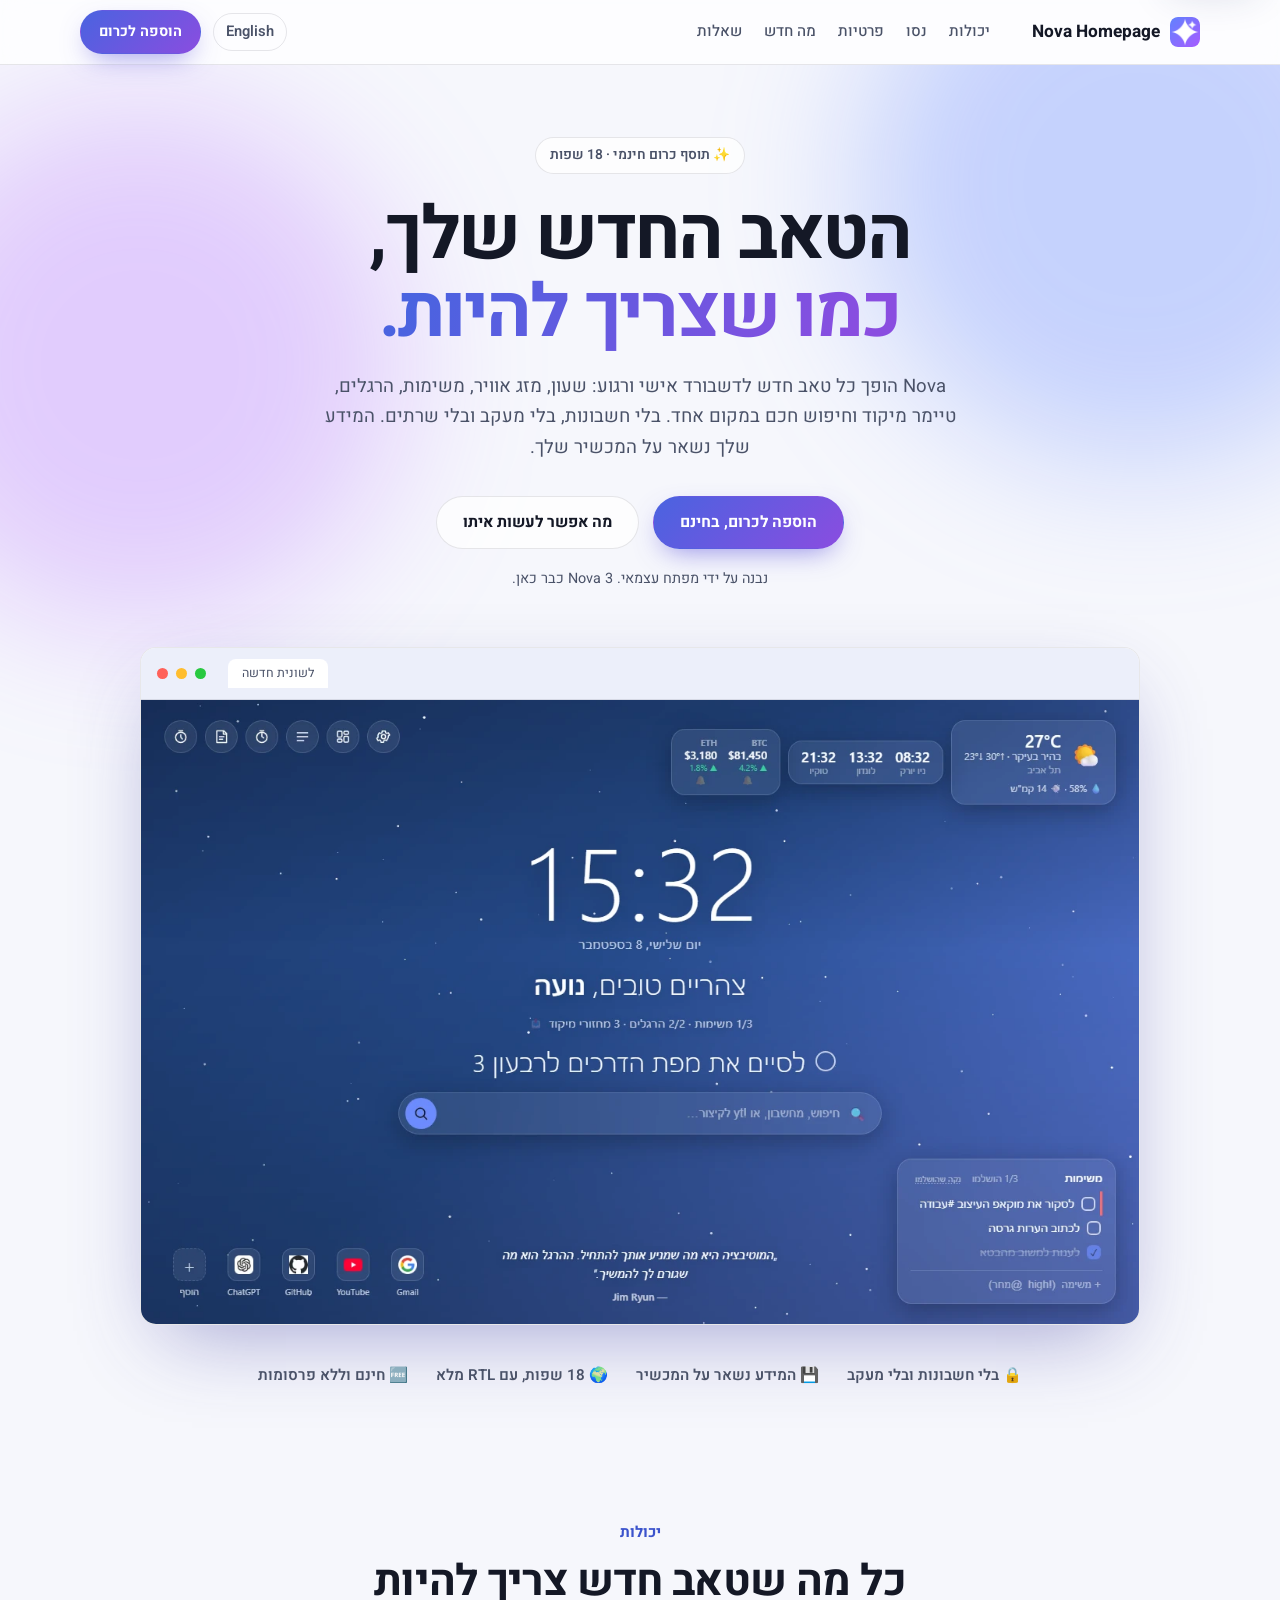
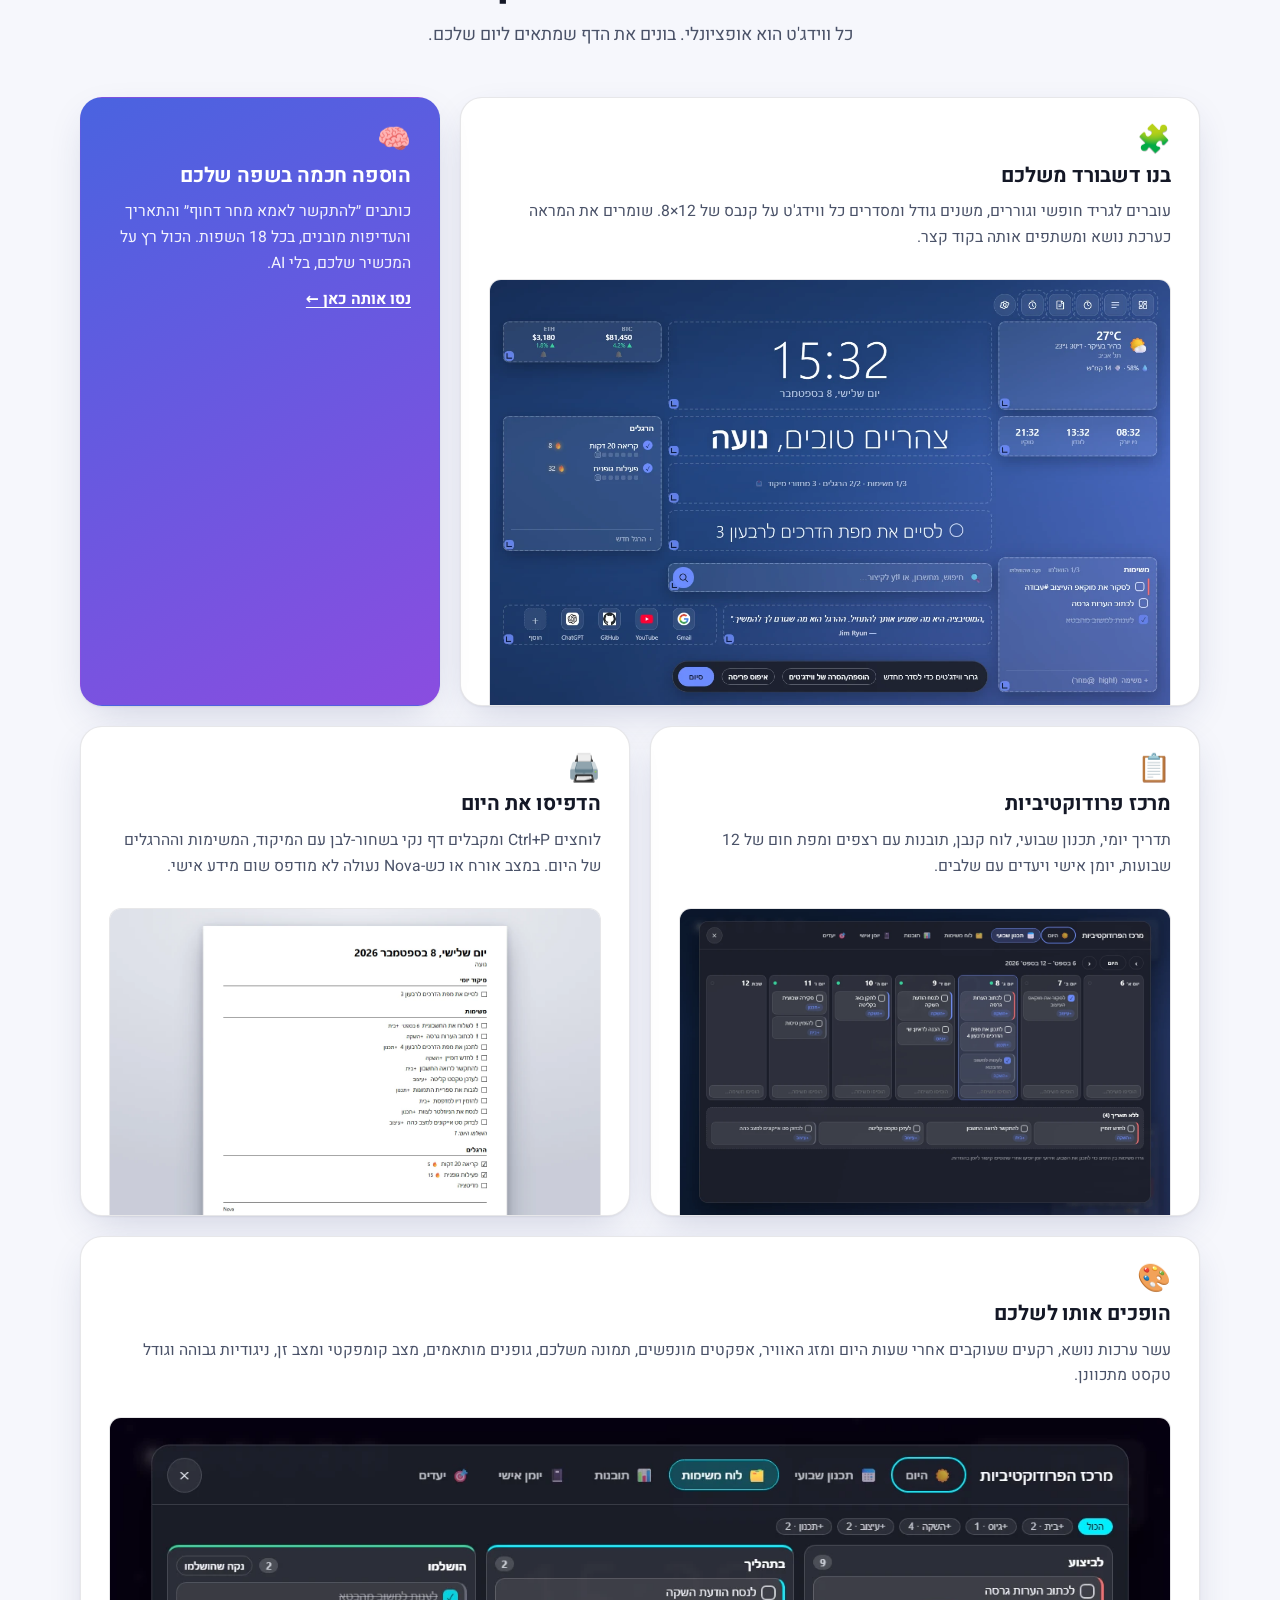
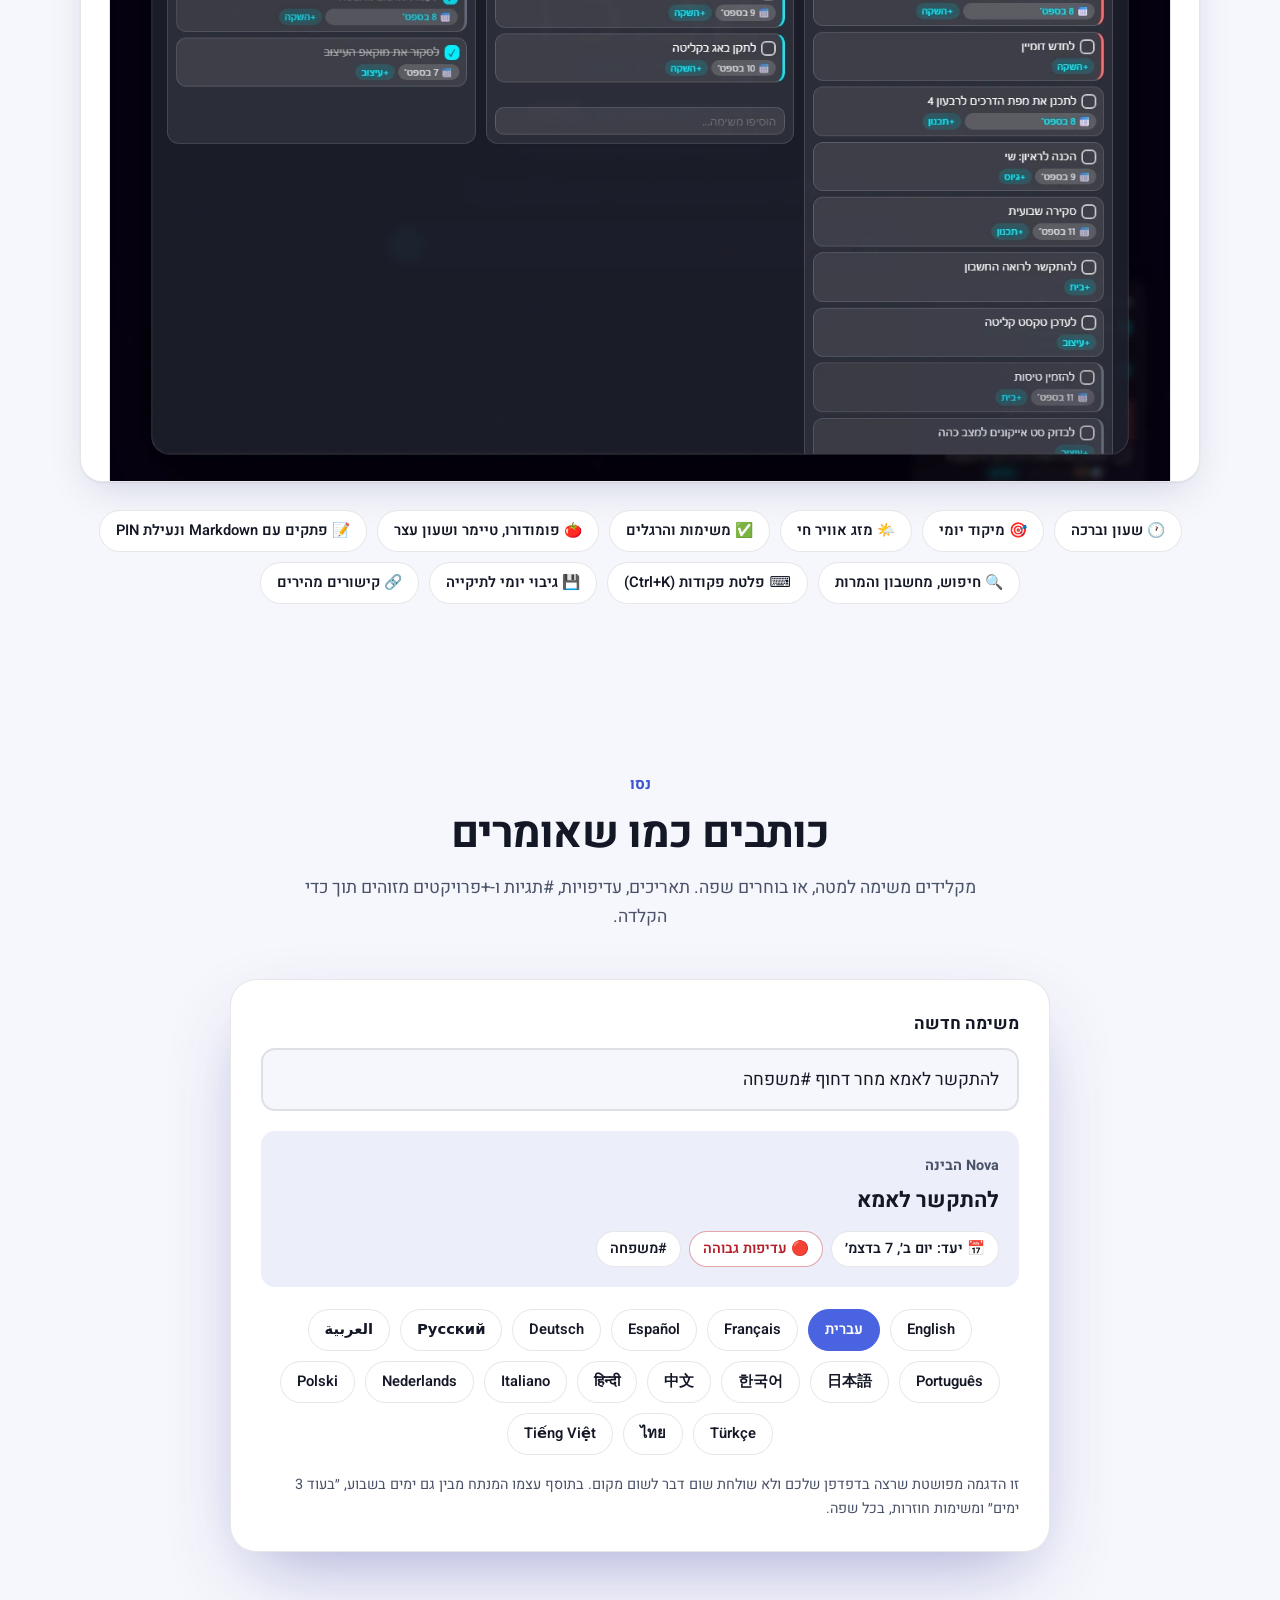
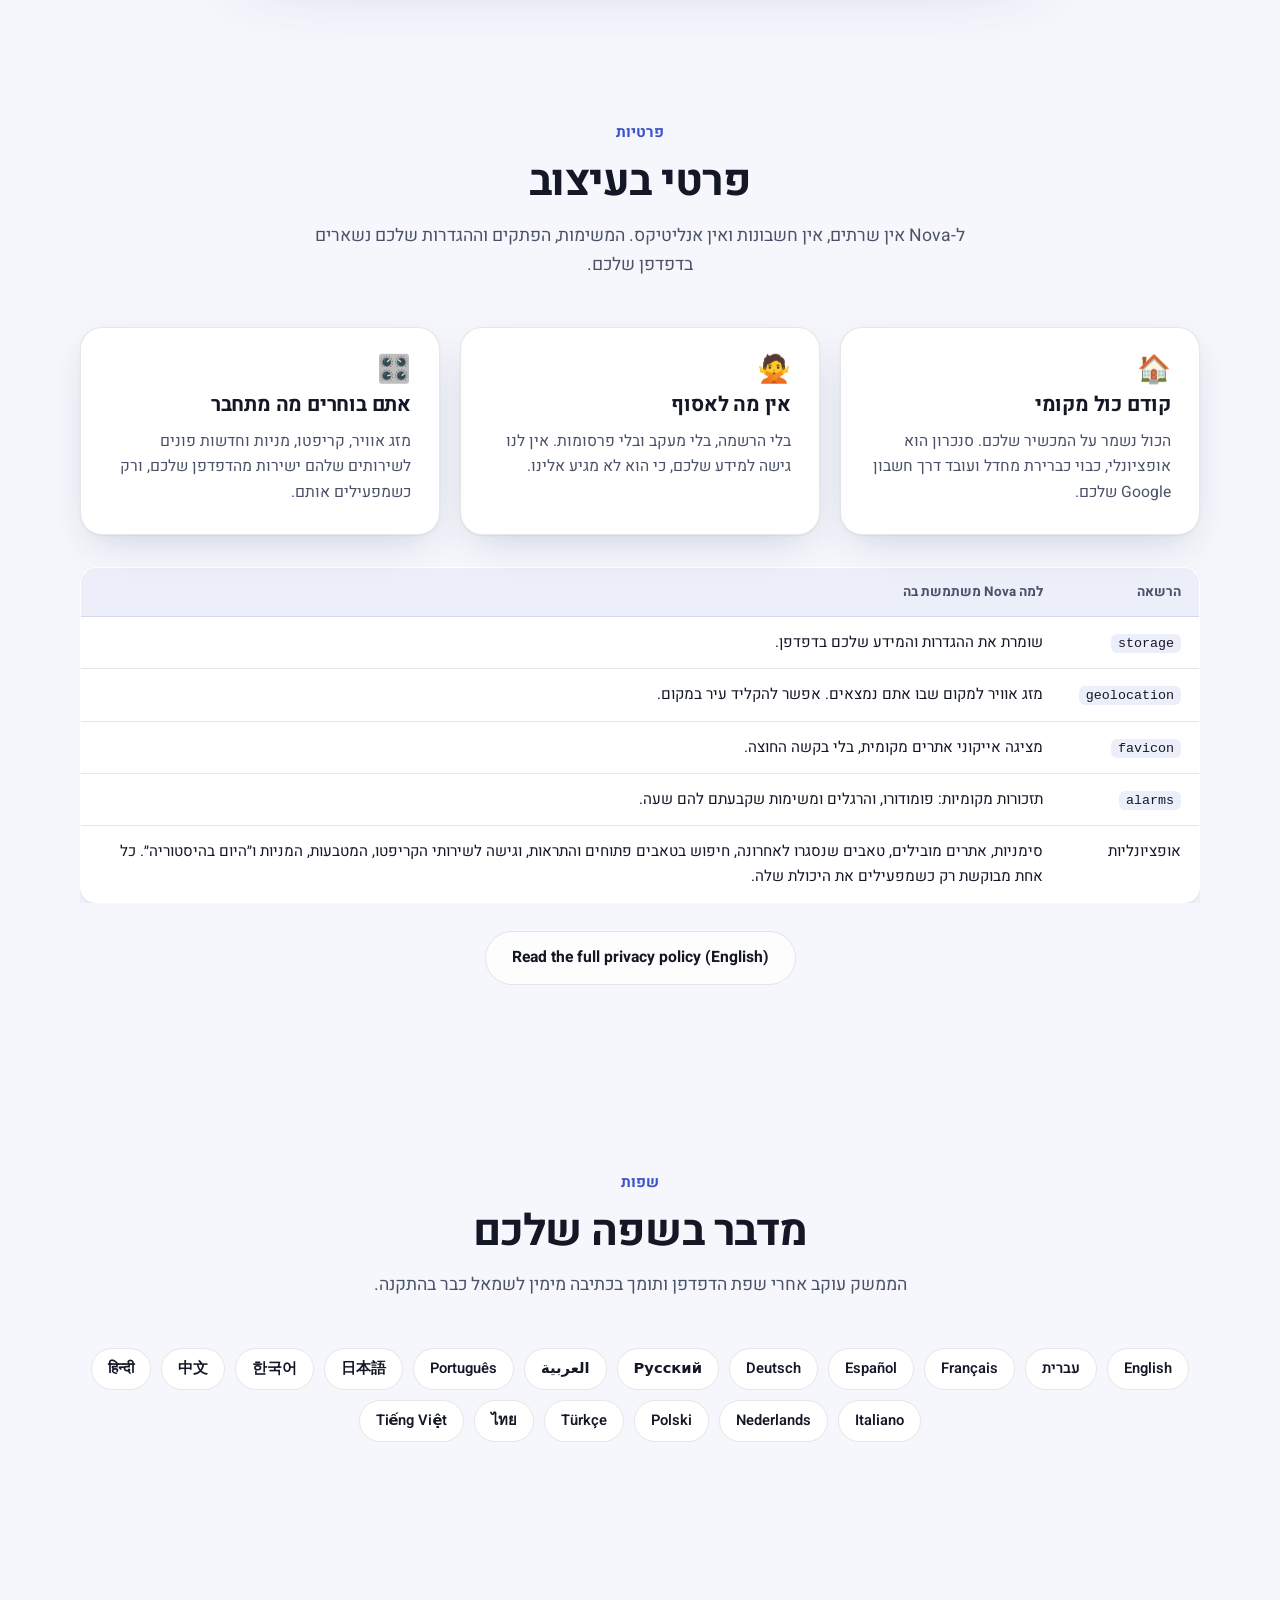
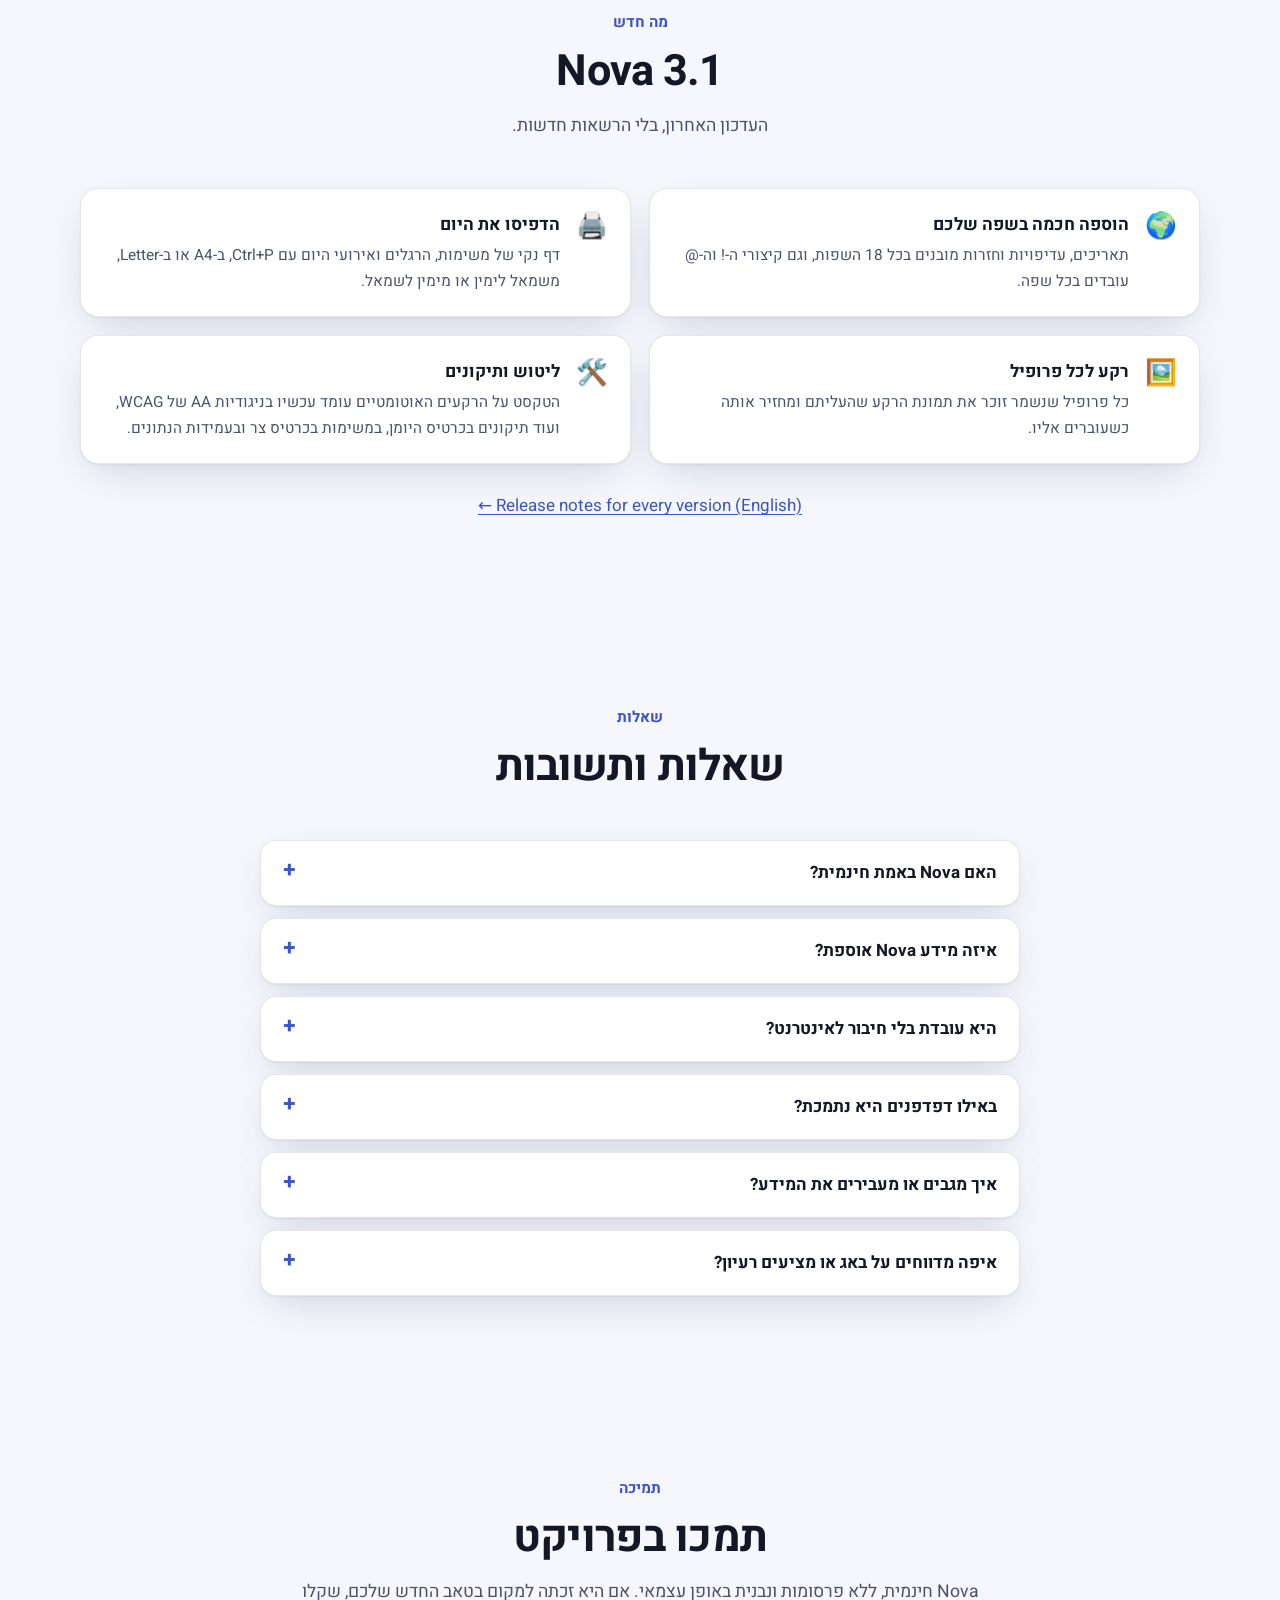
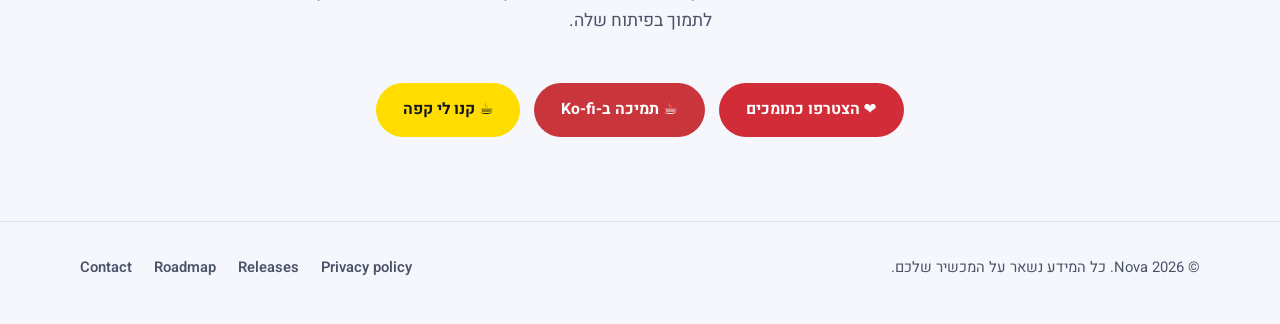
==== he/index.html @ b6d2610c "site: redesign (en + he), real screenshots, smart-add demo, privacy page re-skin, 3.1 docs - New lan" ====
<!DOCTYPE html>
<html lang="he" dir="rtl">
<head>
<meta charset="UTF-8" />
<meta name="viewport" content="width=device-width, initial-scale=1" />
<meta http-equiv="Content-Security-Policy" content="default-src 'none'; img-src 'self' data:; style-src 'self'; font-src 'self'; script-src 'self'; connect-src 'none'; base-uri 'none'; form-action 'none'" />
<title>Nova Homepage: דף בית יפהפה ופרטי לטאב החדש בכרום</title>
<meta name="description" content="Nova הופך כל טאב חדש לדשבורד אישי ורגוע: שעון, מזג אוויר, משימות, הרגלים, טיימר מיקוד וחיפוש חכם. בחינם, ב-18 שפות, בלי חשבונות, בלי מעקב ובלי שרתים." />
<link rel="canonical" href="https://drummingbird1.github.io/nova-privacy/he/" />
<link rel="alternate" hreflang="en" href="https://drummingbird1.github.io/nova-privacy/" />
<link rel="alternate" hreflang="he" href="https://drummingbird1.github.io/nova-privacy/he/" />
<link rel="alternate" hreflang="x-default" href="https://drummingbird1.github.io/nova-privacy/" />
<link rel="icon" type="image/svg+xml" href="../assets/favicon.svg" />
<link rel="apple-touch-icon" href="../assets/icon-128.png" />
<meta name="theme-color" content="#4a63e0" />
<meta property="og:type" content="website" />
<meta property="og:locale" content="he_IL" />
<meta property="og:site_name" content="Nova Homepage" />
<meta property="og:title" content="Nova Homepage: הטאב החדש שלך, כמו שצריך להיות" />
<meta property="og:description" content="דשבורד רגוע ופרטי לכל טאב חדש. חינם, 18 שפות, בלי חשבונות, בלי מעקב ובלי שרתים." />
<meta property="og:url" content="https://drummingbird1.github.io/nova-privacy/he/" />
<meta property="og:image" content="https://drummingbird1.github.io/nova-privacy/assets/og.png" />
<meta property="og:image:width" content="1200" />
<meta property="og:image:height" content="630" />
<meta name="twitter:card" content="summary_large_image" />
<link rel="stylesheet" href="../assets/site.css" />
<script type="application/ld+json">
{"@context":"https://schema.org","@type":"SoftwareApplication","name":"Nova Homepage","applicationCategory":"ProductivityApplication","operatingSystem":"Chrome","inLanguage":"he","description":"דשבורד פרטי לטאב החדש בכרום: שעון, מזג אוויר, משימות, הרגלים, טיימר מיקוד וחיפוש חכם. בלי חשבונות, בלי מעקב ובלי שרתים.","url":"https://drummingbird1.github.io/nova-privacy/he/","downloadUrl":"https://chromewebstore.google.com/detail/nova-%E2%80%94-my-homepage/imkkbleomhifdfgbnipinlbpmcemfbdp","offers":{"@type":"Offer","price":"0","priceCurrency":"USD"}}
</script>
</head>
<body>
<a class="skip" href="#main">דילוג לתוכן</a>

<header class="nav">
  <div class="wrap nav-in">
    <a class="brand" href="./"><img src="../assets/icon-128.png" alt="" width="30" height="30" />Nova Homepage</a>
    <nav class="nav-links" aria-label="אזורים באתר">
      <a href="#features">יכולות</a>
      <a href="#try">נסו</a>
      <a href="#privacy">פרטיות</a>
      <a href="#new">מה חדש</a>
      <a href="#faq">שאלות</a>
    </nav>
    <div class="nav-end">
      <a class="lang-switch" href="../" hreflang="en" lang="en">English</a>
      <a class="btn btn-primary btn-sm" href="https://chromewebstore.google.com/detail/nova-%E2%80%94-my-homepage/imkkbleomhifdfgbnipinlbpmcemfbdp" rel="noopener">הוספה לכרום</a>
    </div>
  </div>
</header>

<main id="main">
  <section class="hero">
    <div class="wrap">
      <span class="eyebrow">✨ תוסף כרום חינמי · 18 שפות</span>
      <h1>הטאב החדש שלך,<br /><span class="grad">כמו שצריך להיות.</span></h1>
      <p class="sub">Nova הופך כל טאב חדש לדשבורד אישי ורגוע: שעון, מזג אוויר, משימות, הרגלים, טיימר מיקוד וחיפוש חכם במקום אחד. בלי חשבונות, בלי מעקב ובלי שרתים. המידע שלך נשאר על המכשיר שלך.</p>
      <div class="cta-row">
        <a class="btn btn-primary" href="https://chromewebstore.google.com/detail/nova-%E2%80%94-my-homepage/imkkbleomhifdfgbnipinlbpmcemfbdp" rel="noopener">הוספה לכרום, בחינם</a>
        <a class="btn btn-ghost" href="#features">מה אפשר לעשות איתו</a>
      </div>
      <p class="fine">נבנה על ידי מפתח עצמאי. Nova 3 כבר כאן.</p>

      <figure class="frame" aria-label="הדשבורד של Nova בטאב חדש">
        <div class="frame-bar" aria-hidden="true"><i></i><i></i><i></i><span class="frame-tab">לשונית חדשה</span></div>
        <img src="../assets/shots/he/dashboard.webp" width="1280" height="800" alt="דשבורד Nova עם שעון גדול, ברכה, מיקוד היום, שורת חיפוש, מזג אוויר, שעוני עולם, רשימת משימות וקישורים מהירים על רקע כוכבים כחול" />
      </figure>

      <div class="trust">
        <span>🔒 בלי חשבונות ובלי מעקב</span>
        <span>💾 המידע נשאר על המכשיר</span>
        <span>🌍 18 שפות, עם RTL מלא</span>
        <span>🆓 חינם וללא פרסומות</span>
      </div>
    </div>
  </section>

  <section class="section" id="features">
    <div class="wrap">
      <div class="section-head">
        <span class="kicker">יכולות</span>
        <h2>כל מה שטאב חדש צריך להיות</h2>
        <p>כל ווידג'ט הוא אופציונלי. בונים את הדף שמתאים ליום שלכם.</p>
      </div>
      <div class="bento">
        <article class="tile t-wide t-img">
          <span class="ico" aria-hidden="true">🧩</span>
          <h3>בנו דשבורד משלכם</h3>
          <p>עוברים לגריד חופשי וגוררים, משנים גודל ומסדרים כל ווידג'ט על קנבס של 12×8. שומרים את המראה כערכת נושא ומשתפים אותה בקוד קצר.</p>
          <img src="../assets/shots/he/builder.webp" width="1280" height="800" loading="lazy" alt="Nova במצב עריכה: ווידג'טים עם מסגרת מקווקווה וידיות שינוי גודל, ושורה שכתוב בה ״גרור ווידג'טים כדי לסדר מחדש״" />
        </article>
        <article class="tile t-narrow t-accent">
          <span class="ico" aria-hidden="true">🧠</span>
          <h3>הוספה חכמה בשפה שלכם</h3>
          <p>כותבים ״להתקשר לאמא מחר דחוף״ והתאריך והעדיפות מובנים, בכל 18 השפות. הכול רץ על המכשיר שלכם, בלי AI.</p>
          <p><a href="#try">נסו אותה כאן ←</a></p>
        </article>
        <article class="tile t-half t-img">
          <span class="ico" aria-hidden="true">📋</span>
          <h3>מרכז פרודוקטיביות</h3>
          <p>תדריך יומי, תכנון שבועי, לוח קנבן, תובנות עם רצפים ומפת חום של 12 שבועות, יומן אישי ויעדים עם שלבים.</p>
          <img src="../assets/shots/he/planner.webp" width="1280" height="800" loading="lazy" alt="מרכז הפרודוקטיביות עם תכנון שבועי: משימות מסודרות לפי ימי השבוע" />
        </article>
        <article class="tile t-half t-img">
          <span class="ico" aria-hidden="true">🖨️</span>
          <h3>הדפיסו את היום</h3>
          <p>לוחצים Ctrl+P ומקבלים דף נקי בשחור-לבן עם המיקוד, המשימות וההרגלים של היום. במצב אורח או כש-Nova נעולה לא מודפס שום מידע אישי.</p>
          <img src="../assets/shots/he/print.webp" width="1280" height="800" loading="lazy" alt="דף A4 מודפס עם מיקוד יומי, עשר משימות ושלושה הרגלים" />
        </article>
        <article class="tile t-full t-img">
          <span class="ico" aria-hidden="true">🎨</span>
          <h3>הופכים אותו לשלכם</h3>
          <p>עשר ערכות נושא, רקעים שעוקבים אחרי שעות היום ומזג האוויר, אפקטים מונפשים, תמונה משלכם, גופנים מותאמים, מצב קומפקטי ומצב זן, ניגודיות גבוהה וגודל טקסט מתכוונן.</p>
          <img src="../assets/shots/he/board.webp" width="1280" height="800" loading="lazy" alt="לוח קנבן בערכת נושא ניאון כהה עם עמודות לביצוע, בתהליך והושלמו" />
        </article>
      </div>
      <div class="chips more-row" aria-label="עוד יכולות">
        <span class="chip">🕐 שעון וברכה</span><span class="chip">🎯 מיקוד יומי</span><span class="chip">🌤️ מזג אוויר חי</span>
        <span class="chip">✅ משימות והרגלים</span><span class="chip">🍅 פומודורו, טיימר ושעון עצר</span><span class="chip">📝 פתקים עם Markdown ונעילת PIN</span>
        <span class="chip">🔍 חיפוש, מחשבון והמרות</span><span class="chip">⌨️ פלטת פקודות (Ctrl+K)</span><span class="chip">💾 גיבוי יומי לתיקייה</span><span class="chip">🔗 קישורים מהירים</span>
      </div>
    </div>
  </section>

  <section class="section" id="try">
    <div class="wrap">
      <div class="section-head">
        <span class="kicker">נסו</span>
        <h2>כותבים כמו שאומרים</h2>
        <p>מקלידים משימה למטה, או בוחרים שפה. תאריכים, עדיפויות, #תגיות ו-+פרויקטים מזוהים תוך כדי הקלדה.</p>
      </div>
      <div class="demo" id="demo" data-due="יעד:" data-high="עדיפות גבוהה" data-none="עוד לא זוהה כלום. נסו להוסיף יום, או את המילה ״דחוף״.">
        <label for="demoInput">משימה חדשה</label>
        <input id="demoInput" type="text" dir="auto" autocomplete="off" spellcheck="false" />
        <div class="demo-out" aria-live="polite">
          <span class="lbl">Nova הבינה</span>
          <div class="demo-title" id="demoTitle"></div>
          <div class="pills" id="demoPills"></div>
        </div>
        <div class="chips demo-langs" id="demoLangs" role="group" aria-label="דוגמה בשפה אחרת"></div>
        <p class="demo-note">זו הדגמה מפושטת שרצה בדפדפן שלכם ולא שולחת שום דבר לשום מקום. בתוסף עצמו המנתח מבין גם ימים בשבוע, ״בעוד 3 ימים״ ומשימות חוזרות, בכל שפה.</p>
      </div>
    </div>
  </section>

  <section class="section" id="privacy">
    <div class="wrap">
      <div class="section-head">
        <span class="kicker">פרטיות</span>
        <h2>פרטי בעיצוב</h2>
        <p>ל-Nova אין שרתים, אין חשבונות ואין אנליטיקס. המשימות, הפתקים וההגדרות שלכם נשארים בדפדפן שלכם.</p>
      </div>
      <div class="priv-grid">
        <div class="tile"><span class="ico" aria-hidden="true">🏠</span><h3>קודם כול מקומי</h3><p>הכול נשמר על המכשיר שלכם. סנכרון הוא אופציונלי, כבוי כברירת מחדל ועובד דרך חשבון Google שלכם.</p></div>
        <div class="tile"><span class="ico" aria-hidden="true">🙅</span><h3>אין מה לאסוף</h3><p>בלי הרשמה, בלי מעקב ובלי פרסומות. אין לנו גישה למידע שלכם, כי הוא לא מגיע אלינו.</p></div>
        <div class="tile"><span class="ico" aria-hidden="true">🎛️</span><h3>אתם בוחרים מה מתחבר</h3><p>מזג אוויר, קריפטו, מניות וחדשות פונים לשירותים שלהם ישירות מהדפדפן שלכם, ורק כשמפעילים אותם.</p></div>
      </div>
      <div class="scroll-x">
        <table class="perm">
          <thead><tr><th scope="col">הרשאה</th><th scope="col">למה Nova משתמשת בה</th></tr></thead>
          <tbody>
            <tr><td><code>storage</code></td><td>שומרת את ההגדרות והמידע שלכם בדפדפן.</td></tr>
            <tr><td><code>geolocation</code></td><td>מזג אוויר למקום שבו אתם נמצאים. אפשר להקליד עיר במקום.</td></tr>
            <tr><td><code>favicon</code></td><td>מציגה אייקוני אתרים מקומית, בלי בקשה החוצה.</td></tr>
            <tr><td><code>alarms</code></td><td>תזכורות מקומיות: פומודורו, והרגלים ומשימות שקבעתם להם שעה.</td></tr>
            <tr><td>אופציונליות</td><td>סימניות, אתרים מובילים, טאבים שנסגרו לאחרונה, חיפוש בטאבים פתוחים והתראות, וגישה לשירותי הקריפטו, המטבעות, המניות ו״היום בהיסטוריה״. כל אחת מבוקשת רק כשמפעילים את היכולת שלה.</td></tr>
          </tbody>
        </table>
      </div>
      <p class="more-row center"><a class="btn btn-ghost" href="../privacy.html" hreflang="en" lang="en">Read the full privacy policy (English)</a></p>
    </div>
  </section>

  <section class="section" id="languages">
    <div class="wrap">
      <div class="section-head">
        <span class="kicker">שפות</span>
        <h2>מדבר בשפה שלכם</h2>
        <p>הממשק עוקב אחרי שפת הדפדפן ותומך בכתיבה מימין לשמאל כבר בהתקנה.</p>
      </div>
      <div class="chips" lang="mul">
        <span class="chip" lang="en">English</span><span class="chip" lang="he">עברית</span><span class="chip" lang="fr">Français</span><span class="chip" lang="es">Español</span>
        <span class="chip" lang="de">Deutsch</span><span class="chip" lang="ru">Русский</span><span class="chip" lang="ar">العربية</span><span class="chip" lang="pt">Português</span>
        <span class="chip" lang="ja">日本語</span><span class="chip" lang="ko">한국어</span><span class="chip" lang="zh">中文</span><span class="chip" lang="hi">हिन्दी</span>
        <span class="chip" lang="it">Italiano</span><span class="chip" lang="nl">Nederlands</span><span class="chip" lang="pl">Polski</span><span class="chip" lang="tr">Türkçe</span>
        <span class="chip" lang="th">ไทย</span><span class="chip" lang="vi">Tiếng Việt</span>
      </div>
    </div>
  </section>

  <section class="section" id="new">
    <div class="wrap">
      <div class="section-head">
        <span class="kicker">מה חדש</span>
        <h2>Nova 3.1</h2>
        <p>העדכון האחרון, בלי הרשאות חדשות.</p>
      </div>
      <div class="new-list">
        <div class="new-item"><span class="ico" aria-hidden="true">🌍</span><div><h3>הוספה חכמה בשפה שלכם</h3><p>תאריכים, עדיפויות וחזרות מובנים בכל 18 השפות, וגם קיצורי ה-! וה-@ עובדים בכל שפה.</p></div></div>
        <div class="new-item"><span class="ico" aria-hidden="true">🖨️</span><div><h3>הדפיסו את היום</h3><p>דף נקי של משימות, הרגלים ואירועי היום עם Ctrl+P, ב-A4 או ב-Letter, משמאל לימין או מימין לשמאל.</p></div></div>
        <div class="new-item"><span class="ico" aria-hidden="true">🖼️</span><div><h3>רקע לכל פרופיל</h3><p>כל פרופיל שנשמר זוכר את תמונת הרקע שהעליתם ומחזיר אותה כשעוברים אליו.</p></div></div>
        <div class="new-item"><span class="ico" aria-hidden="true">🛠️</span><div><h3>ליטוש ותיקונים</h3><p>הטקסט על הרקעים האוטומטיים עומד עכשיו בניגודיות AA של WCAG, ועוד תיקונים בכרטיס היומן, במשימות בכרטיס צר ובעמידות הנתונים.</p></div></div>
      </div>
      <p class="more-row center"><a href="https://github.com/DrummingBird1/nova-privacy/releases" hreflang="en" lang="en">Release notes for every version (English) ←</a></p>
    </div>
  </section>

  <section class="section faq" id="faq">
    <div class="narrow">
      <div class="section-head">
        <span class="kicker">שאלות</span>
        <h2>שאלות ותשובות</h2>
      </div>
      <details><summary>האם Nova באמת חינמית?</summary><p>כן. היא חינמית וללא פרסומות, נבנית באופן עצמאי ונתמכת בתרומות מרצון של מי שאוהב אותה.</p></details>
      <details><summary>איזה מידע Nova אוספת?</summary><p>אף אחד. אין חשבונות, אין אנליטיקס ואין שרתים. המידע נשאר בדפדפן שלכם. בקשות הרשת היחידות הן לשירותים של יכולות שהפעלתם, כמו מזג אוויר, והן יוצאות ישירות מהדפדפן שלכם אל השירות.</p></details>
      <details><summary>היא עובדת בלי חיבור לאינטרנט?</summary><p>השעון, המשימות, ההרגלים, הפתקים ורוב הווידג'טים עובדים בלי חיבור. ווידג'טים חיים כמו מזג אוויר, קריפטו וחדשות צריכים אינטרנט כדי להתרענן.</p></details>
      <details><summary>באילו דפדפנים היא נתמכת?</summary><p>Nova נבנתה ונבדקת עבור Chrome ומותקנת מחנות האפליקציות של Chrome. הגיבוי לתיקייה עובד ב-Chrome וב-Edge, ויכולות ה-AI המקומי האופציונליות תלויות ב-AI המובנה של Chrome.</p></details>
      <details><summary>איך מגבים או מעבירים את המידע?</summary><p>בהגדרות אפשר לייצא הכול לקובץ (אפשר להגן עליו בסיסמה), להפעיל גיבוי יומי אוטומטי לתיקייה שבחרתם, או להעתיק קוד העברה למכשיר אחר. אפשר גם לסנכרן הגדרות דרך חשבון Google שלכם.</p></details>
      <details><summary>איפה מדווחים על באג או מציעים רעיון?</summary><p>פותחים issue ב<a href="https://github.com/DrummingBird1/nova-privacy/issues">מאגר הפרויקט ב-GitHub</a>. רעיונות ותיקוני תרגום תמיד מתקבלים בברכה.</p></details>
    </div>
  </section>

  <section class="section support" id="support">
    <div class="wrap">
      <div class="section-head">
        <span class="kicker">תמיכה</span>
        <h2>תמכו בפרויקט</h2>
        <p>Nova חינמית, ללא פרסומות ונבנית באופן עצמאי. אם היא זכתה למקום בטאב החדש שלכם, שקלו לתמוך בפיתוח שלה.</p>
      </div>
      <div class="cta-row">
        <a class="btn patreon" href="https://www.patreon.com/c/IdanLights" rel="noopener">❤️ הצטרפו כתומכים</a>
        <a class="btn kofi" href="https://ko-fi.com/idanlights" rel="noopener">☕ תמיכה ב-Ko-fi</a>
        <a class="btn bmc" href="https://buymeacoffee.com/MrIdan" rel="noopener">☕ קנו לי קפה</a>
      </div>
    </div>
  </section>
</main>

<footer class="footer">
  <div class="wrap footer-in">
    <div>© 2026 Nova. כל המידע נשאר על המכשיר שלכם.</div>
    <nav class="footer-links" aria-label="תחתית האתר">
      <a href="../privacy.html" hreflang="en" lang="en">Privacy policy</a>
      <a href="https://github.com/DrummingBird1/nova-privacy/releases" hreflang="en" lang="en">Releases</a>
      <a href="https://github.com/DrummingBird1/nova-privacy/blob/main/ROADMAP.md" hreflang="en" lang="en">Roadmap</a>
      <a href="https://github.com/DrummingBird1/nova-privacy/issues" hreflang="en" lang="en">Contact</a>
    </nav>
  </div>
</footer>
<script src="../assets/site.js"></script>
</body>
</html>
---- assets/site.css ----
@import url("fonts/heebo.css");

/* ---------- tokens ---------- */
:root {
  color-scheme: light dark;
  --bg: #f6f7fc;
  --bg-soft: #eceffa;
  --surface: #ffffff;
  --surface-glass: rgba(255, 255, 255, 0.72);
  --text: #141826;
  --muted: #4a5268;
  --border: rgba(20, 24, 38, 0.1);
  --accent: #4a63e0;
  --accent-2: #8a4de0;
  --accent-ink: #3b53cc; /* links and small accents on light surfaces (AA) */
  --glow-1: rgba(108, 140, 255, 0.35);
  --glow-2: rgba(172, 94, 255, 0.28);
  --shadow: 0 1px 2px rgba(20, 24, 38, 0.06), 0 14px 40px -12px rgba(40, 50, 110, 0.22);
  --shadow-lg: 0 30px 80px -24px rgba(60, 60, 160, 0.45);
  --radius: 22px;
  --font: "Heebo", system-ui, -apple-system, "Segoe UI", Roboto, Helvetica, Arial, sans-serif;
}
@media (prefers-color-scheme: dark) {
  :root {
    --bg: #0a0c14;
    --bg-soft: #10131f;
    --surface: #141828;
    --surface-glass: rgba(24, 28, 46, 0.72);
    --text: #eef0f8;
    --muted: #a9b0c6;
    --border: rgba(255, 255, 255, 0.1);
    --accent: #6f8bff;
    --accent-2: #b072ff;
    --accent-ink: #9db1ff;
    --glow-1: rgba(90, 120, 255, 0.28);
    --glow-2: rgba(160, 90, 255, 0.22);
    --shadow: 0 1px 2px rgba(0, 0, 0, 0.4), 0 14px 40px -12px rgba(0, 0, 0, 0.6);
    --shadow-lg: 0 30px 80px -24px rgba(100, 90, 255, 0.4);
  }
}

* { box-sizing: border-box; }
html { scroll-behavior: smooth; -webkit-text-size-adjust: 100%; }
body {
  margin: 0;
  background: var(--bg);
  color: var(--text);
  font-family: var(--font);
  font-size: 17px;
  line-height: 1.65;
  -webkit-font-smoothing: antialiased;
}
img { max-width: 100%; height: auto; display: block; }
a { color: var(--accent-ink); text-underline-offset: 3px; }
a:hover { text-decoration-thickness: 2px; }
:focus-visible { outline: 3px solid var(--accent); outline-offset: 3px; border-radius: 6px; }
.skip { position: absolute; inset-inline-start: 12px; top: -60px; background: var(--surface); color: var(--text); padding: 10px 16px; border-radius: 10px; z-index: 100; box-shadow: var(--shadow); }
.skip:focus { top: 12px; }
.wrap { width: min(1120px, 100% - 48px); margin-inline: auto; }
.narrow { width: min(760px, 100% - 48px); margin-inline: auto; }
[hidden] { display: none !important; }

/* ---------- nav ---------- */
.nav { position: sticky; top: 0; z-index: 50; backdrop-filter: saturate(1.4) blur(14px); -webkit-backdrop-filter: saturate(1.4) blur(14px); background: var(--surface-glass); border-bottom: 1px solid var(--border); }
.nav-in { display: flex; align-items: center; gap: 24px; height: 64px; }
.brand { display: flex; align-items: center; gap: 10px; font-weight: 700; font-size: 1.08rem; text-decoration: none; color: var(--text); }
.brand img { width: 30px; height: 30px; border-radius: 8px; }
.nav-links { display: flex; gap: 22px; margin-inline-start: 18px; }
.nav-links a { color: var(--muted); text-decoration: none; font-weight: 500; font-size: 0.95rem; }
.nav-links a:hover { color: var(--text); }
.nav-end { margin-inline-start: auto; display: flex; align-items: center; gap: 12px; }
.lang-switch { color: var(--muted); font-weight: 600; font-size: 0.92rem; text-decoration: none; padding: 6px 12px; border: 1px solid var(--border); border-radius: 999px; }
.lang-switch:hover { color: var(--text); background: var(--bg-soft); }
@media (max-width: 860px) { .nav-links { display: none; } }

/* ---------- buttons ---------- */
.btn { display: inline-flex; align-items: center; justify-content: center; gap: 9px; padding: 13px 26px; border-radius: 999px; font: inherit; font-weight: 700; font-size: 0.98rem; text-decoration: none; border: 1px solid transparent; cursor: pointer; transition: transform 0.18s ease, box-shadow 0.18s ease, filter 0.18s ease; }
.btn-primary { background: linear-gradient(135deg, var(--accent), var(--accent-2)); color: #fff; box-shadow: 0 10px 28px -10px rgba(90, 80, 220, 0.7); }
.btn-primary:hover { transform: translateY(-2px); filter: brightness(1.06); }
.btn-ghost { background: var(--surface-glass); color: var(--text); border-color: var(--border); }
.btn-ghost:hover { background: var(--surface); }
.btn-sm { padding: 9px 18px; font-size: 0.9rem; }
.btn.patreon { background: #d12c37; color: #fff; }
.btn.kofi { background: #c8363c; color: #fff; }
.btn.bmc { background: #ffdd00; color: #15181f; }
.btn.patreon:hover, .btn.kofi:hover, .btn.bmc:hover { filter: brightness(1.08); }

/* ---------- hero ---------- */
.hero { position: relative; padding: 72px 0 40px; text-align: center; overflow: hidden; isolation: isolate; }
.hero::before, .hero::after { content: ""; position: absolute; z-index: -1; border-radius: 50%; filter: blur(70px); }
.hero::before { width: 560px; height: 560px; inset-inline-start: -140px; top: -160px; background: var(--glow-1); }
.hero::after { width: 520px; height: 520px; inset-inline-end: -120px; top: 40px; background: var(--glow-2); }
.eyebrow { display: inline-flex; align-items: center; gap: 8px; padding: 6px 14px; border: 1px solid var(--border); background: var(--surface-glass); border-radius: 999px; font-size: 0.86rem; font-weight: 600; color: var(--muted); margin-bottom: 22px; }
.hero h1 { font-size: clamp(2.5rem, 6.4vw, 4.6rem); line-height: 1.06; letter-spacing: -0.03em; margin: 0 0 20px; font-weight: 800; }
.grad { background: linear-gradient(120deg, var(--accent) 10%, var(--accent-2) 90%); -webkit-background-clip: text; background-clip: text; color: transparent; }
.hero .sub { max-width: 640px; margin: 0 auto 32px; color: var(--muted); font-size: 1.16rem; }
.cta-row { display: flex; gap: 14px; justify-content: center; flex-wrap: wrap; }
.fine { margin-top: 18px; color: var(--muted); font-size: 0.9rem; }

.frame { margin: 56px auto 0; max-width: 1000px; border-radius: 16px; border: 1px solid var(--border); background: var(--surface); box-shadow: var(--shadow-lg); overflow: hidden; }
.frame-bar { display: flex; align-items: center; gap: 8px; padding: 11px 16px; background: var(--bg-soft); border-bottom: 1px solid var(--border); direction: ltr; }
.frame-bar i { width: 11px; height: 11px; border-radius: 50%; background: var(--border); display: block; }
.frame-bar i:nth-child(1) { background: #ff6159; } .frame-bar i:nth-child(2) { background: #ffbd2e; } .frame-bar i:nth-child(3) { background: #28c940; }
.frame-tab { margin-inline-start: 14px; font-size: 0.78rem; color: var(--muted); padding: 4px 14px; border-radius: 8px 8px 0 0; background: var(--surface); }
.frame img { width: 100%; }

.trust { display: flex; flex-wrap: wrap; justify-content: center; gap: 12px 28px; padding: 38px 0 8px; color: var(--muted); font-weight: 600; font-size: 0.95rem; }
.trust span { display: inline-flex; align-items: center; gap: 8px; }

/* ---------- sections ---------- */
.section { padding: 84px 0; }
.section-head { text-align: center; max-width: 680px; margin: 0 auto 48px; }
.section-head h2 { font-size: clamp(1.9rem, 4vw, 2.7rem); line-height: 1.15; letter-spacing: -0.02em; margin: 0 0 14px; font-weight: 800; }
.section-head p { margin: 0; color: var(--muted); font-size: 1.1rem; }
.kicker { display: block; color: var(--accent-ink); font-weight: 700; font-size: 0.84rem; letter-spacing: 0.08em; text-transform: uppercase; margin-bottom: 12px; }
html[lang="he"] .kicker { letter-spacing: 0; text-transform: none; font-size: 0.95rem; }

/* bento */
.bento { display: grid; grid-template-columns: repeat(6, 1fr); gap: 20px; }
.tile { background: var(--surface); border: 1px solid var(--border); border-radius: var(--radius); padding: 28px; box-shadow: var(--shadow); display: flex; flex-direction: column; gap: 10px; overflow: hidden; min-width: 0; }
.tile h3 { margin: 0; font-size: 1.28rem; line-height: 1.25; letter-spacing: -0.01em; }
.tile p { margin: 0; color: var(--muted); font-size: 0.98rem; }
.tile .ico { font-size: 1.7rem; line-height: 1; }
.tile img { margin-top: auto; border-radius: 12px; border: 1px solid var(--border); }
.t-wide { grid-column: span 4; } .t-narrow { grid-column: span 2; } .t-half { grid-column: span 3; } .t-full { grid-column: span 6; }
.t-img { padding-bottom: 0; }
.t-img img { margin-top: 18px; border-bottom: 0; border-end-start-radius: 0; border-end-end-radius: 0; }
.t-accent { background: linear-gradient(150deg, var(--accent) 0%, var(--accent-2) 100%); color: #fff; border-color: transparent; }
.t-accent p { color: rgba(255, 255, 255, 0.92); }
.t-accent a { color: #fff; font-weight: 700; }
@media (max-width: 900px) { .t-wide, .t-narrow, .t-half { grid-column: span 6; } }

.chips { display: flex; flex-wrap: wrap; gap: 10px; justify-content: center; }
.chip { border: 1px solid var(--border); background: var(--surface); color: var(--text); border-radius: 999px; padding: 8px 16px; font: inherit; font-size: 0.92rem; font-weight: 600; }
button.chip { cursor: pointer; }
button.chip:hover { border-color: var(--accent); }
button.chip[aria-pressed="true"] { background: var(--accent); border-color: var(--accent); color: #fff; }
.more-row { margin-top: 28px; }

/* demo */
.demo { background: var(--surface); border: 1px solid var(--border); border-radius: 26px; padding: 30px; box-shadow: var(--shadow-lg); max-width: 820px; margin: 0 auto; }
.demo label { display: block; font-weight: 700; margin-bottom: 10px; }
.demo input { width: 100%; font: inherit; font-size: 1.1rem; padding: 15px 18px; border-radius: 14px; border: 2px solid var(--border); background: var(--bg); color: var(--text); }
.demo input:focus { outline: none; border-color: var(--accent); box-shadow: 0 0 0 4px var(--glow-1); }
.demo-out { margin-top: 20px; padding: 20px; border-radius: 14px; background: var(--bg-soft); min-height: 108px; }
.demo-out .lbl { font-size: 0.8rem; font-weight: 700; color: var(--muted); letter-spacing: 0.06em; text-transform: uppercase; }
html[lang="he"] .demo-out .lbl { letter-spacing: 0; text-transform: none; font-size: 0.9rem; }
.demo-title { font-size: 1.35rem; font-weight: 700; margin: 4px 0 12px; word-break: break-word; }
.pills { display: flex; flex-wrap: wrap; gap: 8px; }
.pill { padding: 5px 13px; border-radius: 999px; font-size: 0.9rem; font-weight: 600; background: var(--surface); border: 1px solid var(--border); }
.pill.hi { color: #b3202b; border-color: rgba(179, 32, 43, 0.4); }
@media (prefers-color-scheme: dark) { .pill.hi { color: #ff9aa2; border-color: rgba(255, 154, 162, 0.45); } }
.demo-note { margin: 18px 0 0; font-size: 0.9rem; color: var(--muted); }
.demo-langs { margin-top: 22px; }

/* privacy block */
.priv-grid { display: grid; grid-template-columns: repeat(3, 1fr); gap: 20px; margin-bottom: 32px; }
@media (max-width: 860px) { .priv-grid { grid-template-columns: 1fr; } }
.perm { width: 100%; border-collapse: collapse; background: var(--surface); border: 1px solid var(--border); border-radius: 16px; overflow: hidden; box-shadow: var(--shadow); font-size: 0.95rem; }
.perm th, .perm td { padding: 13px 18px; text-align: start; border-bottom: 1px solid var(--border); vertical-align: top; }
.perm tr:last-child td { border-bottom: 0; }
.perm th { background: var(--bg-soft); font-size: 0.84rem; color: var(--muted); }
code { background: var(--bg-soft); padding: 2px 7px; border-radius: 6px; font-size: 0.88em; direction: ltr; unicode-bidi: isolate; }
.scroll-x { overflow-x: auto; }

/* what's new */
.new-list { display: grid; grid-template-columns: repeat(2, 1fr); gap: 18px; }
@media (max-width: 760px) { .new-list { grid-template-columns: 1fr; } }
.new-item { background: var(--surface); border: 1px solid var(--border); border-radius: 18px; padding: 22px; display: flex; gap: 16px; box-shadow: var(--shadow); }
.new-item .ico { font-size: 1.6rem; line-height: 1.2; }
.new-item h3 { margin: 0 0 4px; font-size: 1.08rem; }
.new-item p { margin: 0; color: var(--muted); font-size: 0.96rem; }

/* faq */
.faq details { background: var(--surface); border: 1px solid var(--border); border-radius: 16px; margin-bottom: 12px; box-shadow: var(--shadow); }
.faq summary { cursor: pointer; padding: 18px 22px; font-weight: 700; list-style: none; display: flex; justify-content: space-between; gap: 16px; }
.faq summary::-webkit-details-marker { display: none; }
.faq summary::after { content: "+"; font-size: 1.4rem; line-height: 1; color: var(--accent-ink); }
.faq details[open] summary::after { content: "–"; }
.faq details p { margin: 0; padding: 0 22px 20px; color: var(--muted); }

/* support + footer */
.support { text-align: center; }
.footer { border-top: 1px solid var(--border); padding: 34px 0 44px; color: var(--muted); font-size: 0.92rem; }
.footer-in { display: flex; justify-content: space-between; align-items: center; flex-wrap: wrap; gap: 14px; }
.footer a { color: var(--muted); text-decoration: none; font-weight: 600; }
.footer a:hover { color: var(--text); }
.footer-links { display: flex; gap: 22px; flex-wrap: wrap; }

/* policy / doc pages */
.doc { padding: 56px 0 72px; }
.doc h1 { font-size: clamp(2rem, 5vw, 2.8rem); letter-spacing: -0.02em; margin: 10px 0 8px; line-height: 1.15; }
.doc h2 { font-size: 1.4rem; margin: 40px 0 10px; letter-spacing: -0.01em; }
.doc p, .doc li { color: var(--text); }
.doc ul { padding-inline-start: 22px; }
.doc li { margin-bottom: 8px; }
.doc .updated { color: var(--muted); margin: 0 0 22px; }
.doc table { width: 100%; border-collapse: collapse; margin: 14px 0; font-size: 0.93rem; background: var(--surface); border: 1px solid var(--border); border-radius: 12px; overflow: hidden; }
.doc th, .doc td { padding: 11px 14px; text-align: start; border-bottom: 1px solid var(--border); vertical-align: top; }
.doc th { background: var(--bg-soft); color: var(--muted); font-size: 0.85rem; }
.badge { display: inline-block; background: var(--bg-soft); border: 1px solid var(--border); padding: 7px 14px; border-radius: 999px; font-size: 0.88rem; font-weight: 600; color: var(--muted); }
.back { display: inline-block; margin-bottom: 18px; font-weight: 600; text-decoration: none; }

@media (prefers-reduced-motion: reduce) {
  html { scroll-behavior: auto; }
  .btn, .btn-primary:hover { transition: none; transform: none; }
}
@media (max-width: 520px) { body { font-size: 16px; } .section { padding: 60px 0; } .tile { padding: 22px; } .demo { padding: 20px; } }

.center { text-align: center; }

@media (max-width: 520px) {
  .nav-in { gap: 12px; }
  .brand { white-space: nowrap; }
  .nav-end .btn { display: none; } /* the hero shows the same call to action right below */
}
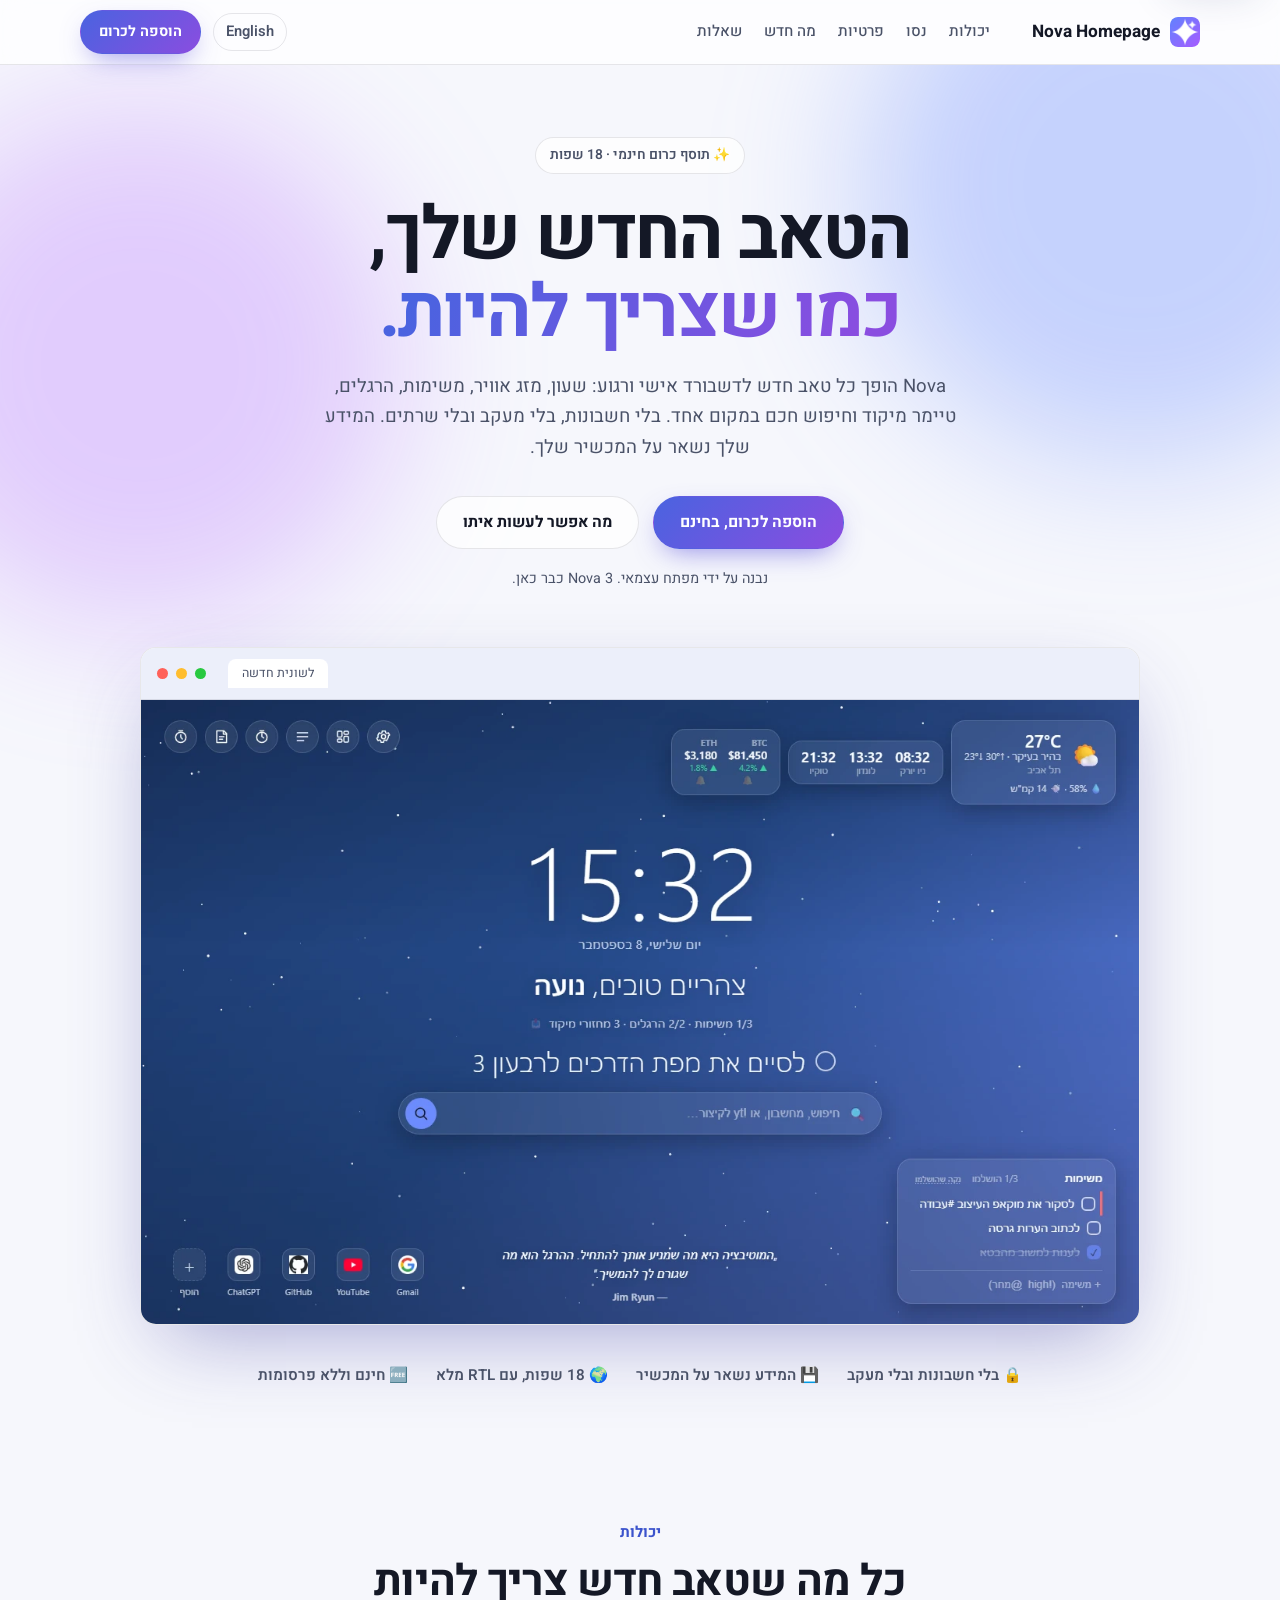
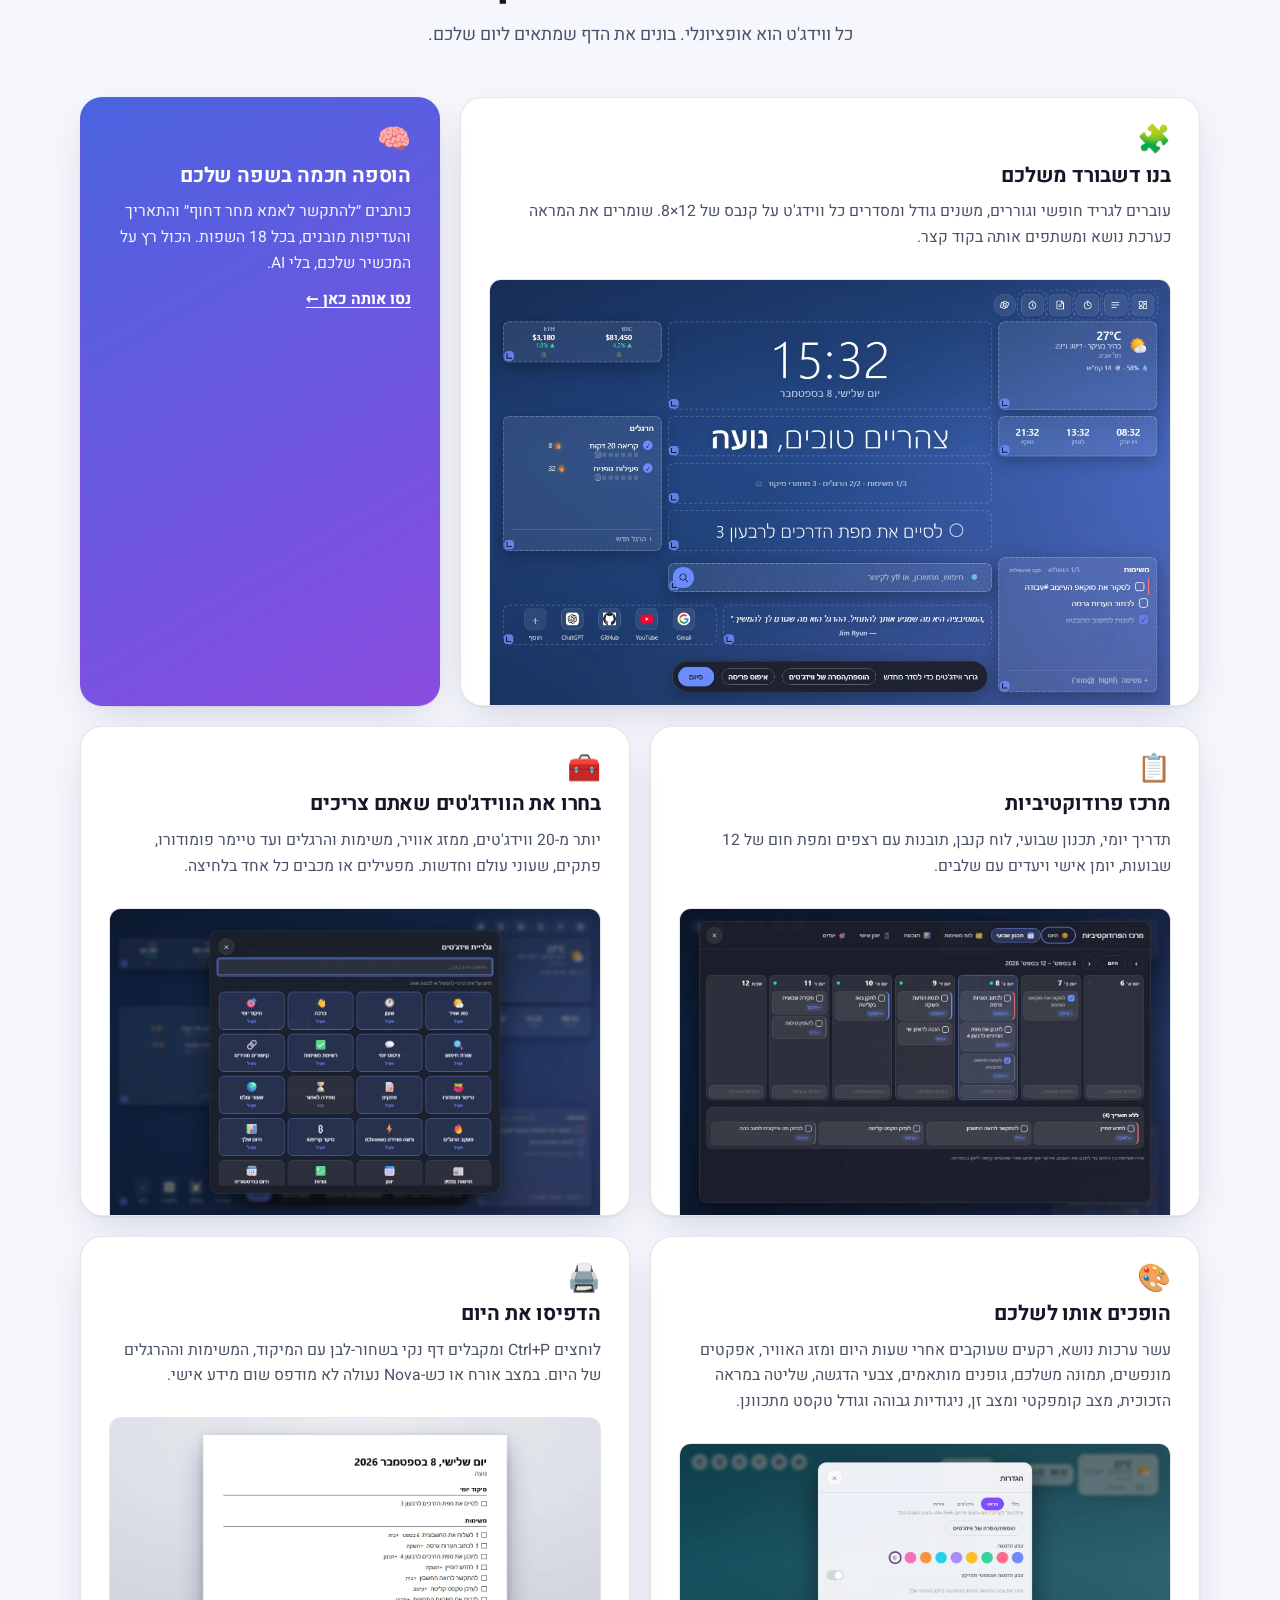
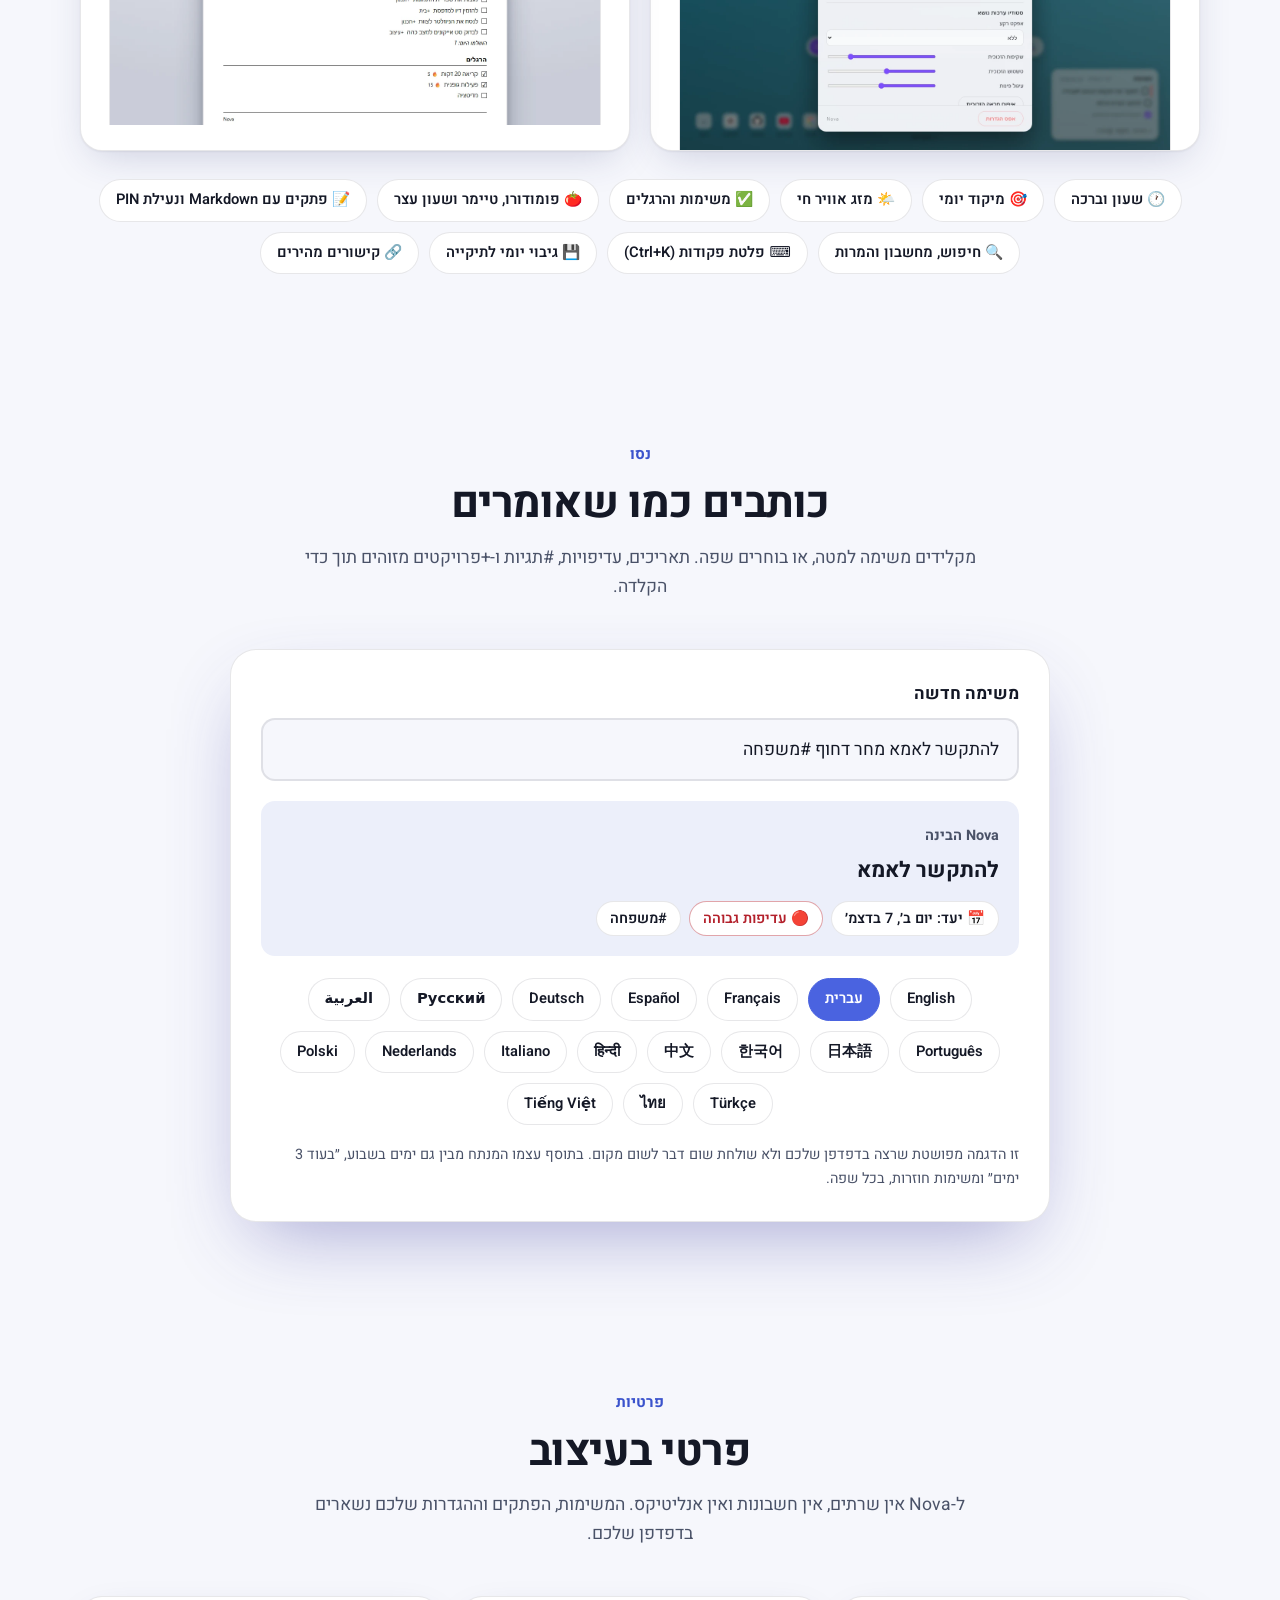
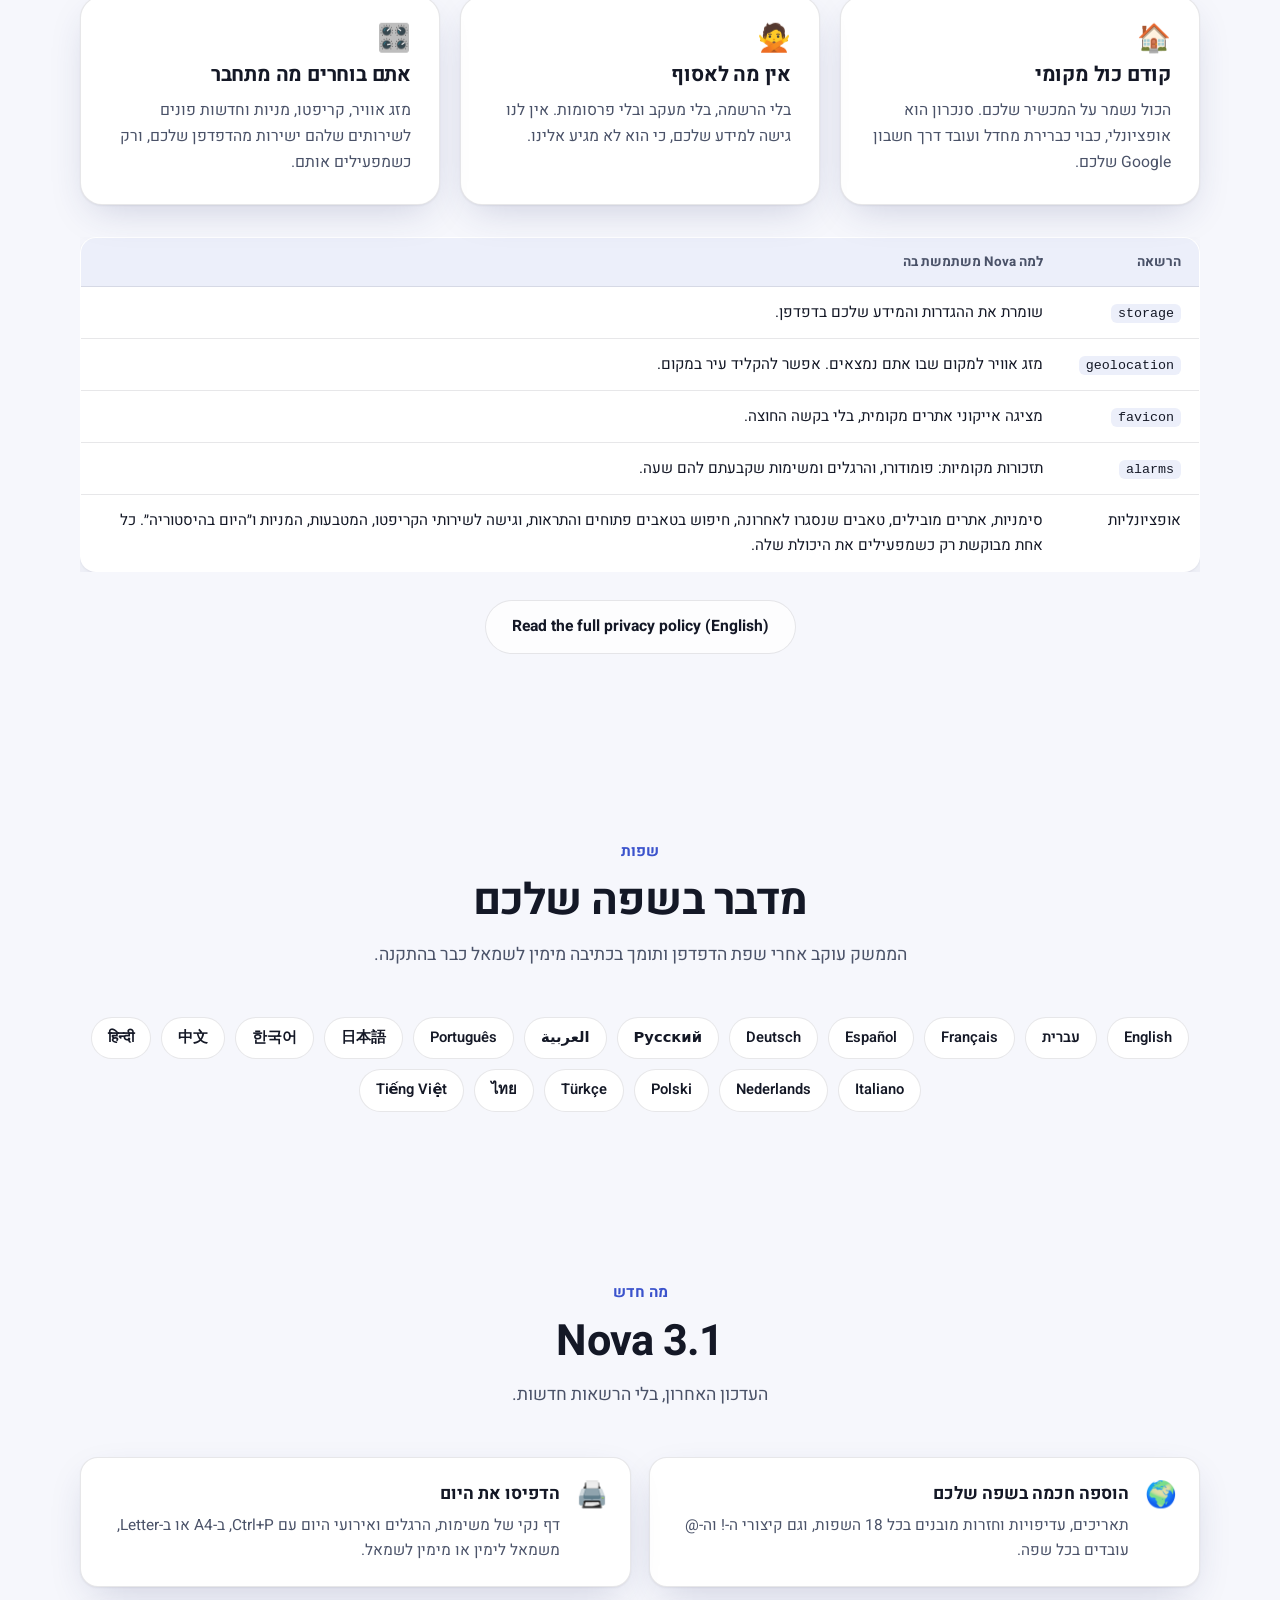
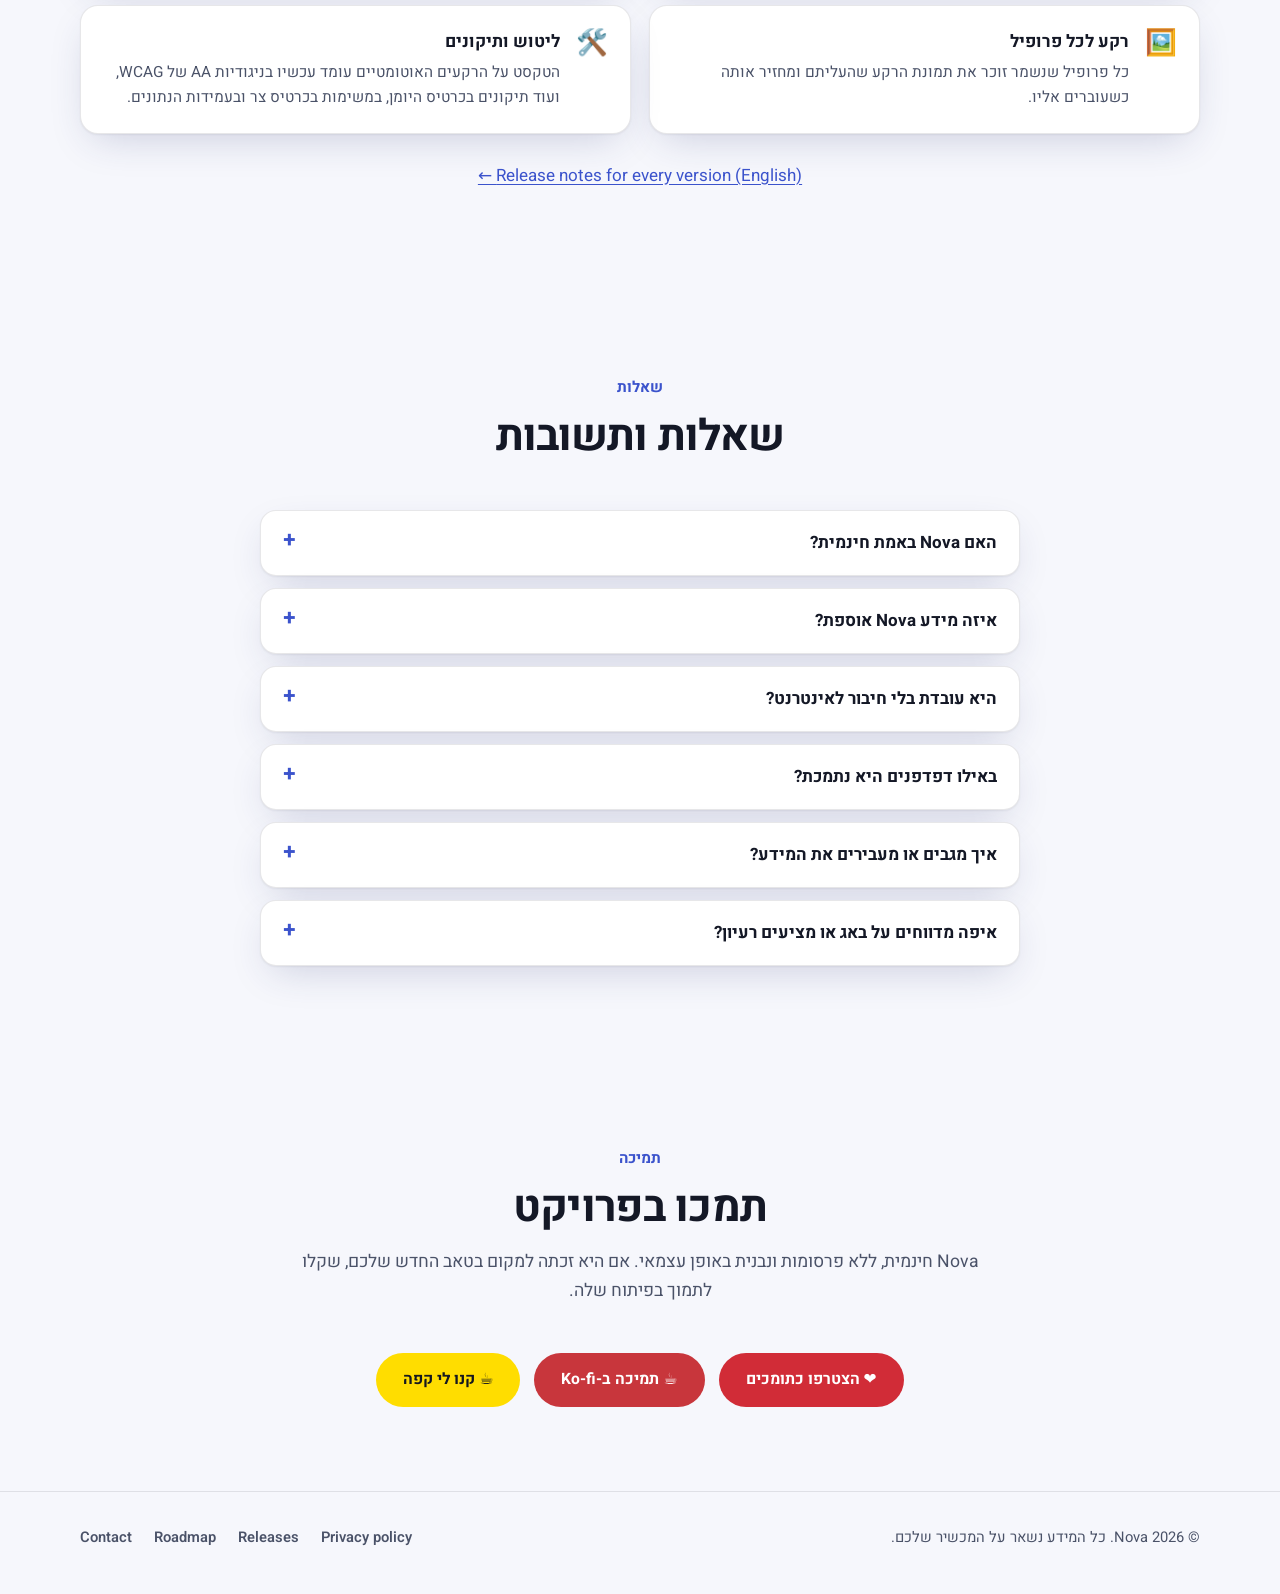
==== commit 0d7d31ee: "site: use the new varied screenshots; add widget-gallery and settings tiles Feature grid now shows t" ====
--- a/he/index.html
+++ b/he/index.html
@@ -101,16 +101,22 @@
           <img src="../assets/shots/he/planner.webp" width="1280" height="800" loading="lazy" alt="מרכז הפרודוקטיביות עם תכנון שבועי: משימות מסודרות לפי ימי השבוע" />
         </article>
         <article class="tile t-half t-img">
+          <span class="ico" aria-hidden="true">🧰</span>
+          <h3>בחרו את הווידג'טים שאתם צריכים</h3>
+          <p>יותר מ-20 ווידג'טים, ממזג אוויר, משימות והרגלים ועד טיימר פומודורו, פתקים, שעוני עולם וחדשות. מפעילים או מכבים כל אחד בלחיצה.</p>
+          <img src="../assets/shots/he/gallery.webp" width="1280" height="800" loading="lazy" alt="גלריית הווידג'טים: אריחים של מזג אוויר, שעון, ברכה, מיקוד יומי, חיפוש, ציטוט, משימות, קישורים, פומודורו, פתקים ועוד, לכל אחד מתג הפעלה" />
+        </article>
+        <article class="tile t-half t-img">
+          <span class="ico" aria-hidden="true">🎨</span>
+          <h3>הופכים אותו לשלכם</h3>
+          <p>עשר ערכות נושא, רקעים שעוקבים אחרי שעות היום ומזג האוויר, אפקטים מונפשים, תמונה משלכם, גופנים מותאמים, צבעי הדגשה, שליטה במראה הזכוכית, מצב קומפקטי ומצב זן, ניגודיות גבוהה וגודל טקסט מתכוונן.</p>
+          <img src="../assets/shots/he/settings.webp" width="1280" height="800" loading="lazy" alt="הגדרות, לשונית מראה, על רקע בהיר בגוון טורקיז: צבעי הדגשה, סטודיו ערכות, אפקט רקע ובקרי זכוכית" />
+        </article>
+        <article class="tile t-half t-img">
           <span class="ico" aria-hidden="true">🖨️</span>
           <h3>הדפיסו את היום</h3>
           <p>לוחצים Ctrl+P ומקבלים דף נקי בשחור-לבן עם המיקוד, המשימות וההרגלים של היום. במצב אורח או כש-Nova נעולה לא מודפס שום מידע אישי.</p>
           <img src="../assets/shots/he/print.webp" width="1280" height="800" loading="lazy" alt="דף A4 מודפס עם מיקוד יומי, עשר משימות ושלושה הרגלים" />
-        </article>
-        <article class="tile t-full t-img">
-          <span class="ico" aria-hidden="true">🎨</span>
-          <h3>הופכים אותו לשלכם</h3>
-          <p>עשר ערכות נושא, רקעים שעוקבים אחרי שעות היום ומזג האוויר, אפקטים מונפשים, תמונה משלכם, גופנים מותאמים, מצב קומפקטי ומצב זן, ניגודיות גבוהה וגודל טקסט מתכוונן.</p>
-          <img src="../assets/shots/he/board.webp" width="1280" height="800" loading="lazy" alt="לוח קנבן בערכת נושא ניאון כהה עם עמודות לביצוע, בתהליך והושלמו" />
         </article>
       </div>
       <div class="chips more-row" aria-label="עוד יכולות">
